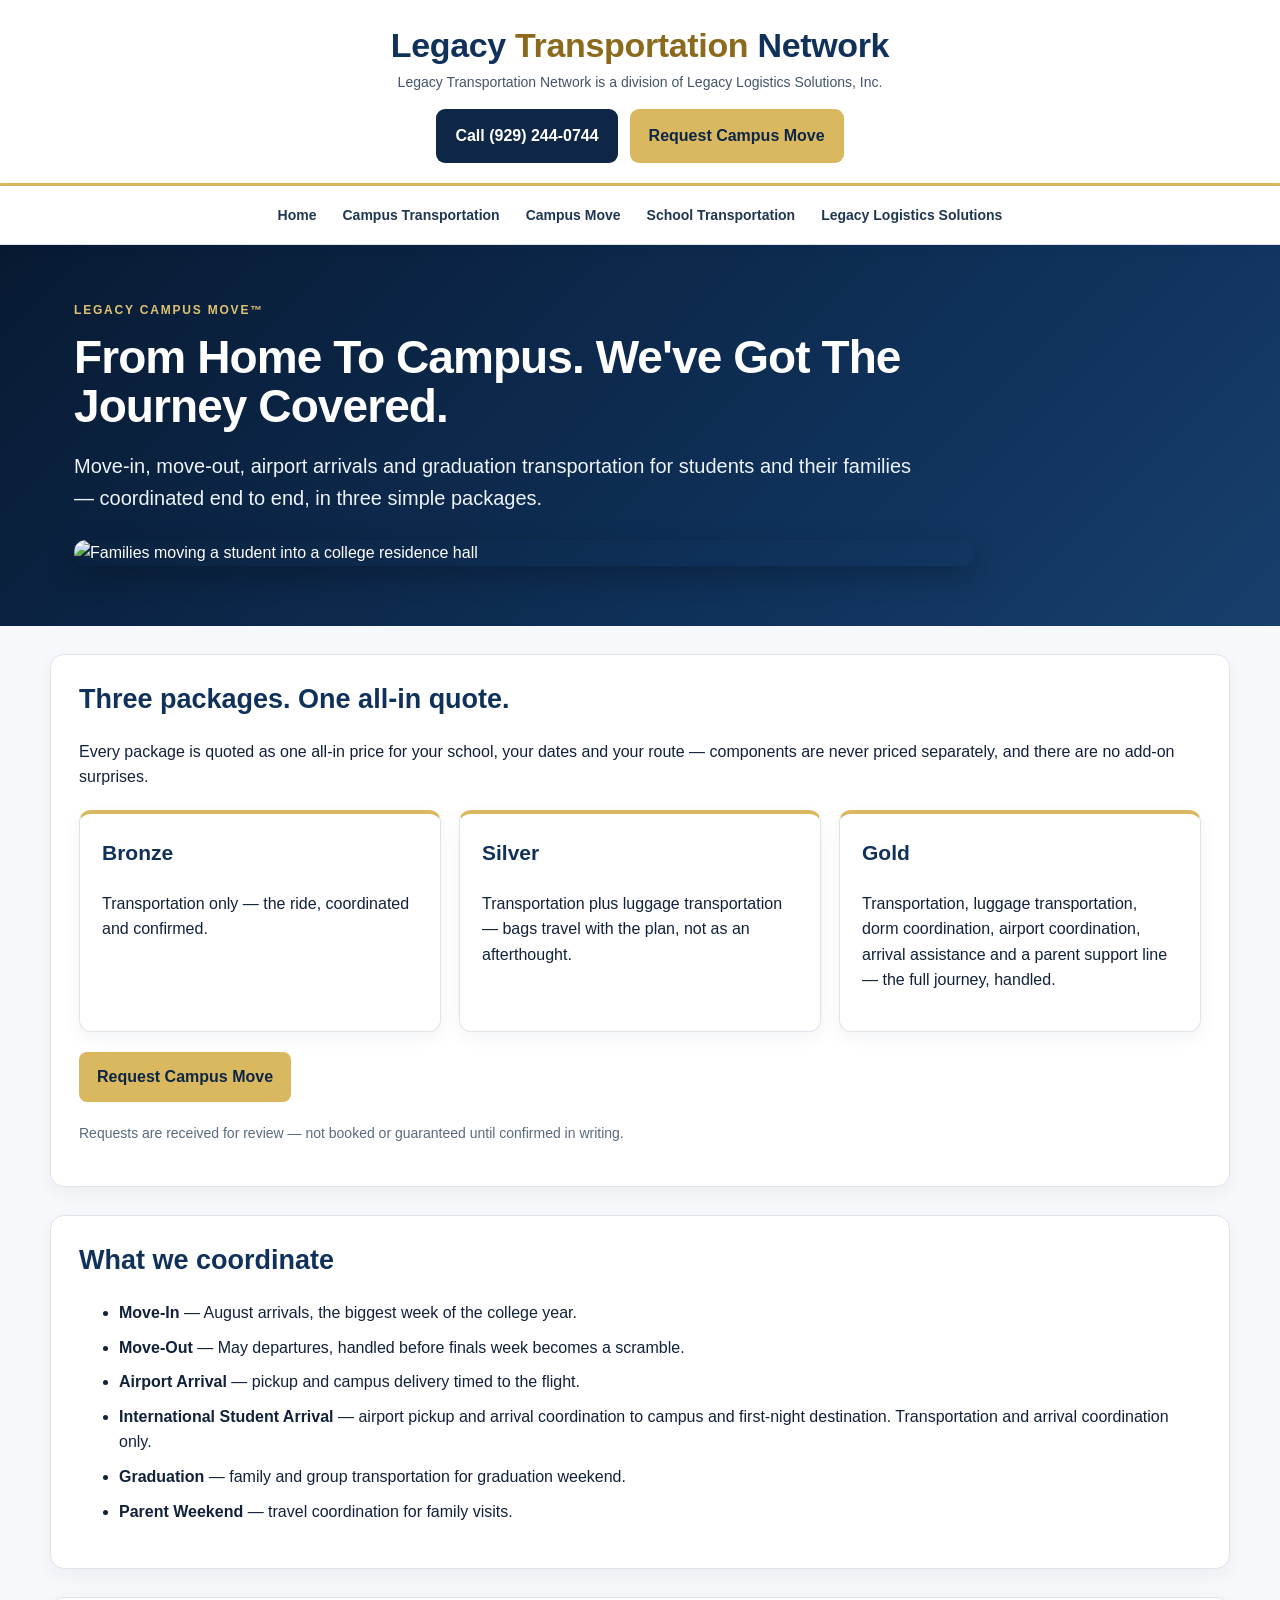
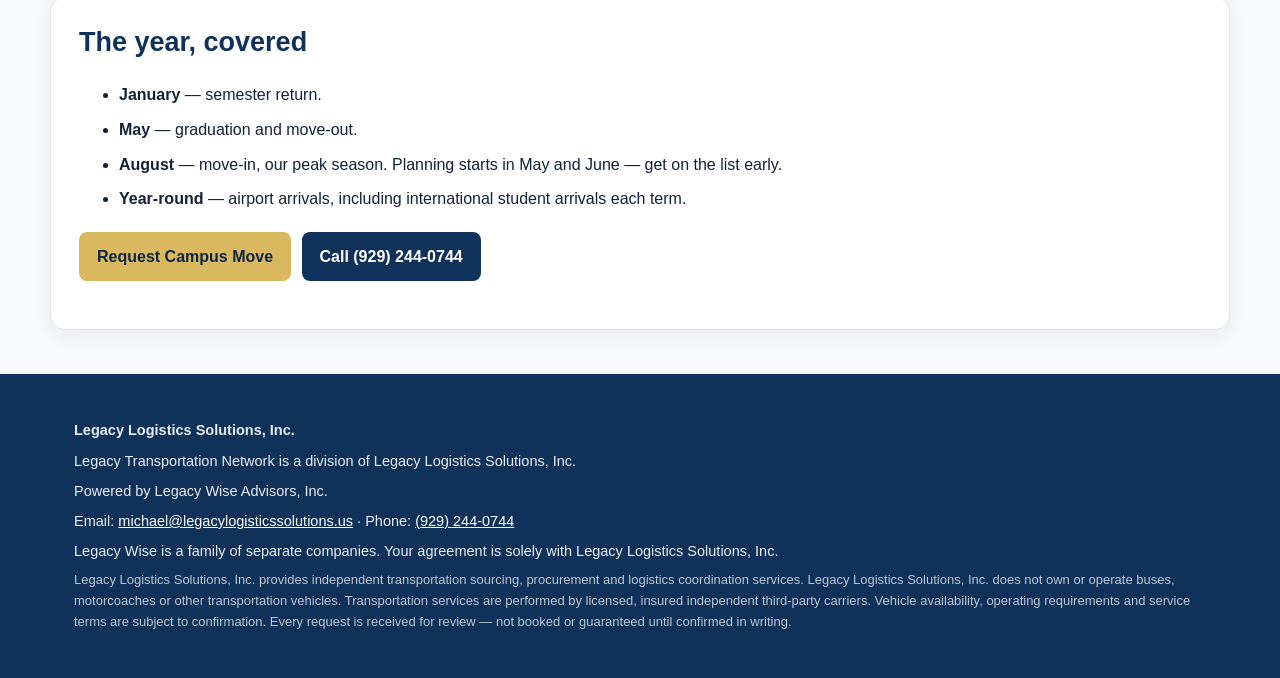
==== campus-move.html @ 437c9f3d "Add files via upload" ====
<!DOCTYPE html>
<html lang="en">
<head>
<meta charset="UTF-8">
<meta name="viewport" content="width=device-width, initial-scale=1.0">
<title>Legacy Campus Move™ | From Home To Campus. We've Got The Journey Covered.</title>
<meta name="description" content="Legacy Campus Move — move-in, move-out, airport arrival and graduation transportation for college students and their families, in three simple packages, coordinated by Legacy Logistics Solutions, Inc.">
<link rel="canonical" href="https://legacytransportationnetwork.com/campus-move.html">
<meta property="og:type" content="website">
<meta property="og:title" content="Legacy Campus Move™ | From Home To Campus">
<meta property="og:description" content="Move-in, move-out, airport arrivals and graduation transportation in three simple packages — Bronze, Silver and Gold.">
<meta property="og:url" content="https://legacytransportationnetwork.com/campus-move.html">
<meta property="og:image" content="https://legacytransportationnetwork.com/assets/campus-move-hero.jpg">
<meta name="twitter:card" content="summary_large_image">
<link rel="stylesheet" href="styles.css">
</head>
<body>
<header class="site">
  <p class="wordmark">Legacy <span>Transportation</span> Network</p>
  <p class="operating-line">Legacy Transportation Network is a division of Legacy Logistics Solutions, Inc.</p>
  <div class="header-actions">
    <a class="btn secondary" href="tel:+19292440744">Call (929) 244-0744</a>
    <a class="btn" href="https://tally.so/r/VpQaBJ">Request Campus Move</a>
  </div>
</header>
<nav class="quicknav"><div class="wrap navlinks">
  <a href="index.html">Home</a>
  <a href="campus-transportation.html">Campus Transportation</a>
  <a href="campus-move.html">Campus Move</a>
  <a href="school-transportation.html">School Transportation</a>
  <a href="https://legacylogisticssolutions.us/transportation.html">Legacy Logistics Solutions</a>
</div></nav>

<section class="hero"><div class="wrap">
  <p class="eyebrow">Legacy Campus Move™</p>
  <h1>From Home To Campus. We've Got The Journey Covered.</h1>
  <p class="lead">Move-in, move-out, airport arrivals and graduation transportation for students and their families — coordinated end to end, in three simple packages.</p>
  <img class="hero-image" src="assets/campus-move-hero.jpg" alt="Families moving a student into a college residence hall">
</div></section>

<main>
<div class="panel-wrap"><section class="panel">
  <h2>Three packages. One all-in quote.</h2>
  <p>Every package is quoted as one all-in price for your school, your dates and your route — components are never priced separately, and there are no add-on surprises.</p>
  <div class="grid">
    <article class="card">
      <h3>Bronze</h3>
      <p>Transportation only — the ride, coordinated and confirmed.</p>
    </article>
    <article class="card">
      <h3>Silver</h3>
      <p>Transportation plus luggage transportation — bags travel with the plan, not as an afterthought.</p>
    </article>
    <article class="card">
      <h3>Gold</h3>
      <p>Transportation, luggage transportation, dorm coordination, airport coordination, arrival assistance and a parent support line — the full journey, handled.</p>
    </article>
  </div>
  <p><a class="form-link gold" href="https://tally.so/r/VpQaBJ">Request Campus Move</a></p>
  <p class="note">Requests are received for review — not booked or guaranteed until confirmed in writing.</p>
</section></div>

<div class="panel-wrap"><section class="panel">
  <h2>What we coordinate</h2>
  <ul class="checks">
    <li><strong>Move-In</strong> — August arrivals, the biggest week of the college year.</li>
    <li><strong>Move-Out</strong> — May departures, handled before finals week becomes a scramble.</li>
    <li><strong>Airport Arrival</strong> — pickup and campus delivery timed to the flight.</li>
    <li><strong>International Student Arrival</strong> — airport pickup and arrival coordination to campus and first-night destination. Transportation and arrival coordination only.</li>
    <li><strong>Graduation</strong> — family and group transportation for graduation weekend.</li>
    <li><strong>Parent Weekend</strong> — travel coordination for family visits.</li>
  </ul>
</section></div>

<div class="panel-wrap"><section class="panel">
  <h2>The year, covered</h2>
  <ul class="checks">
    <li><strong>January</strong> — semester return.</li>
    <li><strong>May</strong> — graduation and move-out.</li>
    <li><strong>August</strong> — move-in, our peak season. Planning starts in May and June — get on the list early.</li>
    <li><strong>Year-round</strong> — airport arrivals, including international student arrivals each term.</li>
  </ul>
  <p><a class="form-link gold" href="https://tally.so/r/VpQaBJ">Request Campus Move</a> <a class="form-link" href="tel:+19292440744">Call (929) 244-0744</a></p>
</section></div>
</main>

<footer><div class="wrap">
  <p><strong>Legacy Logistics Solutions, Inc.</strong></p>
  <p>Legacy Transportation Network is a division of Legacy Logistics Solutions, Inc.</p>
  <p>Powered by Legacy Wise Advisors, Inc.</p>
  <p>Email: <a href="mailto:michael@legacylogisticssolutions.us">michael@legacylogisticssolutions.us</a> · Phone: <a href="tel:+19292440744">(929) 244-0744</a></p>
  <p>Legacy Wise is a family of separate companies. Your agreement is solely with Legacy Logistics Solutions, Inc.</p>
  <p class="small">Legacy Logistics Solutions, Inc. provides independent transportation sourcing, procurement and logistics coordination services. Legacy Logistics Solutions, Inc. does not own or operate buses, motorcoaches or other transportation vehicles. Transportation services are performed by licensed, insured independent third-party carriers. Vehicle availability, operating requirements and service terms are subject to confirmation. Every request is received for review — not booked or guaranteed until confirmed in writing.</p>
</div></footer>
</body>
</html>
---- styles.css ----
*{box-sizing:border-box}html{scroll-behavior:smooth}body{margin:0;font-family:Arial,Helvetica,sans-serif;color:#12213a;background:#f7f8fb;line-height:1.6}a{color:#123c69}
.wrap{max-width:1180px;margin:auto;padding:0 24px}
header.site{background:#fff;border-bottom:3px solid #d9b85f;text-align:center;padding:26px 20px 20px}
.wordmark{font-size:34px;font-weight:900;letter-spacing:-.01em;color:#0f315a;margin:0;line-height:1.15}
.wordmark span{color:#8b6a1d}
.operating-line{margin:6px 0 0;font-size:14px;color:#44546a}
.header-actions{display:flex;gap:12px;flex-wrap:wrap;justify-content:center;margin-top:16px}
.quicknav{background:#fff;border-bottom:1px solid #dfe4eb;position:sticky;top:0;z-index:10;box-shadow:0 4px 12px rgba(15,39,71,.04)}
.navlinks{display:flex;gap:10px 18px;flex-wrap:wrap;justify-content:center;padding-top:12px;padding-bottom:12px}
.navlinks a{text-decoration:none;color:#203651;font-weight:800;font-size:14px;padding:6px 4px}
.hero{background:linear-gradient(135deg,#081a32 0%,#0f315a 65%,#183f6c 100%);color:#fff;padding:56px 0 60px}
.hero h1{font-size:46px;line-height:1.08;margin:0 0 18px;letter-spacing:-.02em;max-width:900px}
.hero .lead{font-size:20px;color:#edf3f9;margin:0;max-width:860px}
.eyebrow{text-transform:uppercase;letter-spacing:.15em;font-size:12px;font-weight:800;margin:0 0 12px;color:#dfc274}
.eyebrow.dark{color:#8b6a1d}
.hero-image{display:block;width:100%;max-width:900px;height:auto;margin:26px 0 0;border-radius:12px;box-shadow:0 10px 28px rgba(0,0,0,.25)}
.btn{display:inline-block;background:#d9b85f;color:#0d2645;text-decoration:none;font-weight:800;padding:13px 18px;border-radius:9px;border:1px solid transparent;cursor:pointer}
.btn.secondary{background:#0f2747;color:#fff}
.btn.ghost{background:transparent;color:#fff;border-color:rgba(255,255,255,.55)}
.btn.dark-ghost{background:transparent;color:#0f2747;border-color:#0f2747}
.actions{display:flex;gap:12px;flex-wrap:wrap;margin-top:24px}
main{display:block}
.panel{max-width:1180px;margin:28px auto 0;padding:28px;background:#fff;border:1px solid #dfe4eb;border-radius:14px;box-shadow:0 6px 18px rgba(15,39,71,.05)}
.panel h2{margin-top:0;color:#0f315a;font-size:27px;line-height:1.25}
.panel-wrap{padding:0 24px}
.page-image{display:block;width:100%;max-width:900px;height:auto;margin:0 auto;border-radius:12px;box-shadow:0 10px 28px rgba(0,0,0,.18)}
.grid{display:grid;grid-template-columns:repeat(auto-fit,minmax(300px,1fr));gap:18px;margin-top:20px}
.card{background:#fff;border:1px solid #dfe4eb;border-top:4px solid #d9b85f;border-radius:12px;padding:22px;box-shadow:0 6px 18px rgba(15,39,71,.05)}
.card h3{color:#0f315a;margin-top:0;font-size:21px}
.card a{font-weight:800}
.form-link{display:inline-block;padding:12px 18px;background:#0f315a;color:#fff;border-radius:8px;text-decoration:none;font-weight:700;margin:4px 6px 4px 0}
.form-link.gold{background:#d9b85f;color:#0d2645}
.note{font-size:14px;color:#5a6b7d}
ol.steps li,ul.checks li{margin-bottom:9px}
footer{background:#0f315a;color:#e8eef5;padding:38px 20px;margin-top:44px;font-size:14.5px}
footer .wrap{max-width:1180px}
footer a{color:#fff}
footer p{margin:7px 0}
.small{font-size:13px;color:#b9c7d6}
@media(max-width:700px){
  .wrap{padding-left:18px;padding-right:18px}
  .hero{padding-top:42px;padding-bottom:42px}
  .hero h1{font-size:33px}
  .hero .lead{font-size:17.5px}
  .wordmark{font-size:26px}
  .panel{padding:20px}
  .actions,.header-actions{display:grid;grid-template-columns:1fr}
  .actions .btn,.header-actions .btn{text-align:center}
  .navlinks{justify-content:flex-start}
}
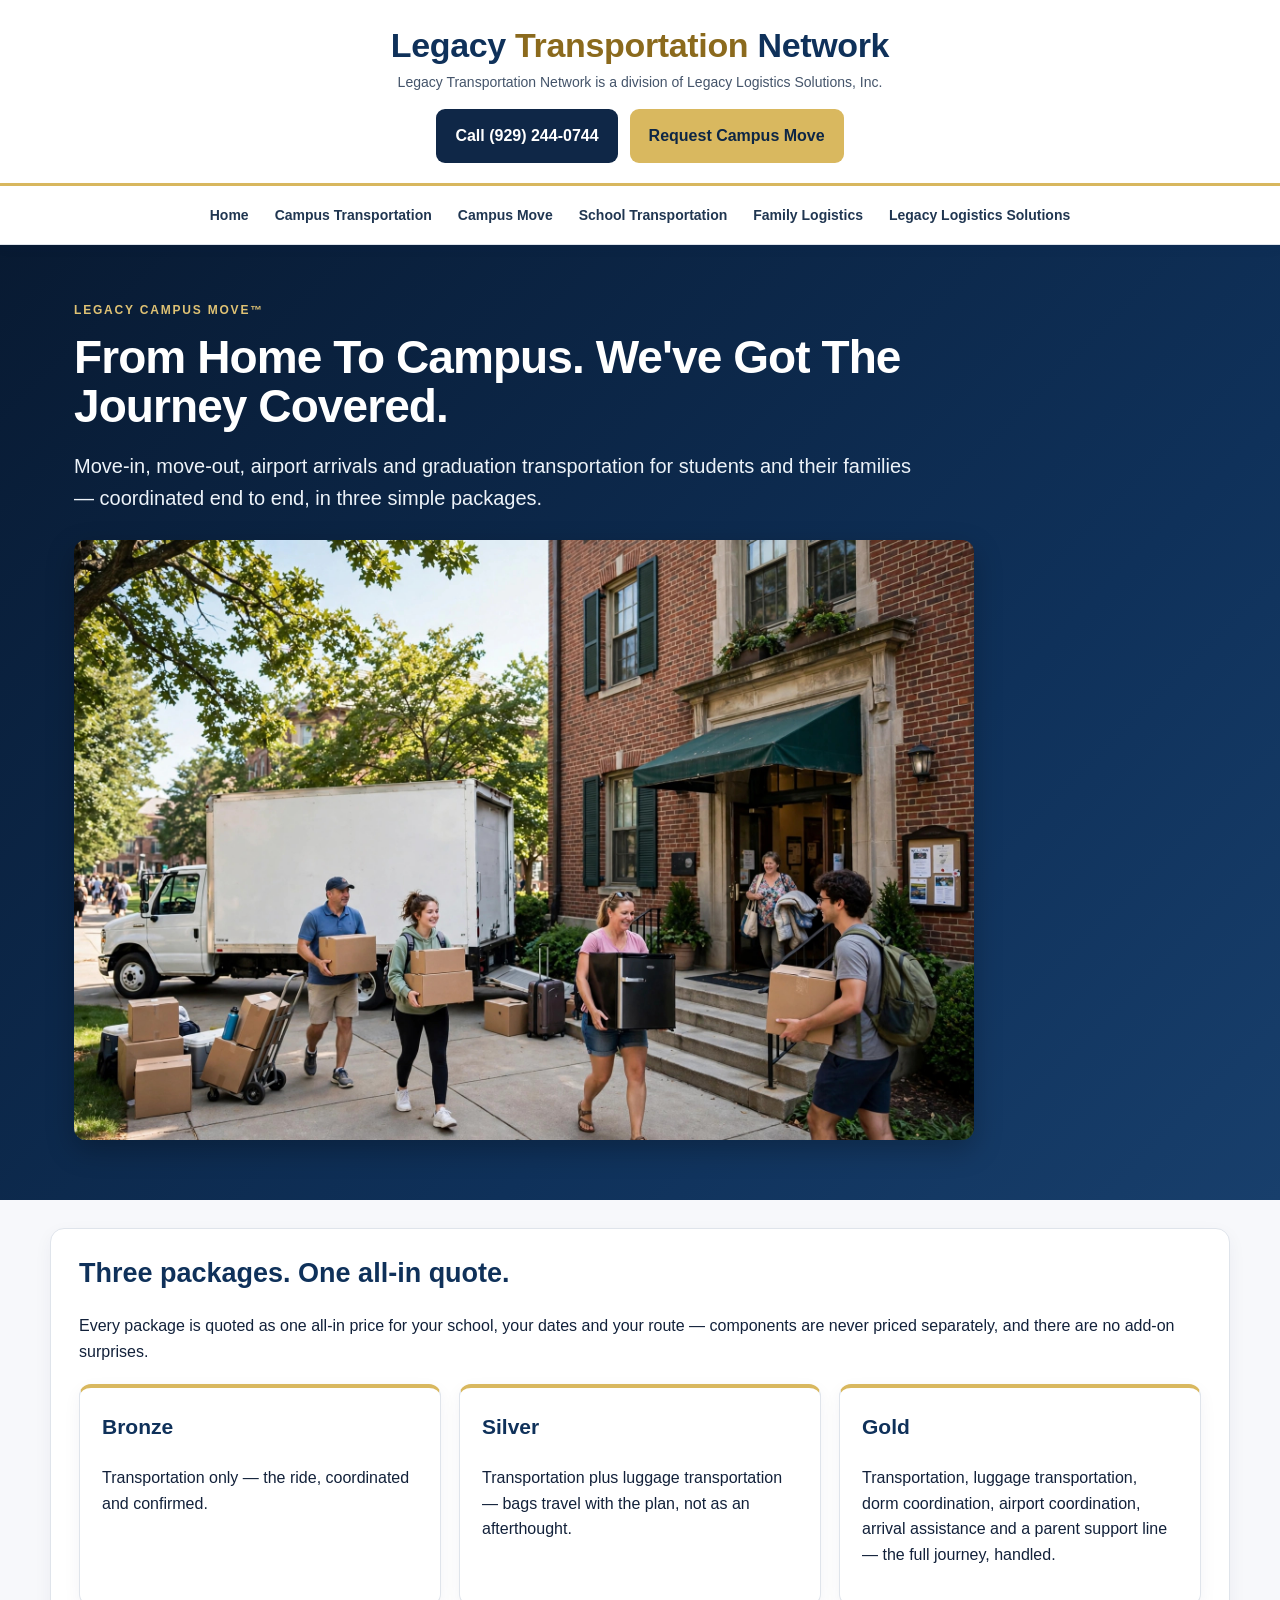
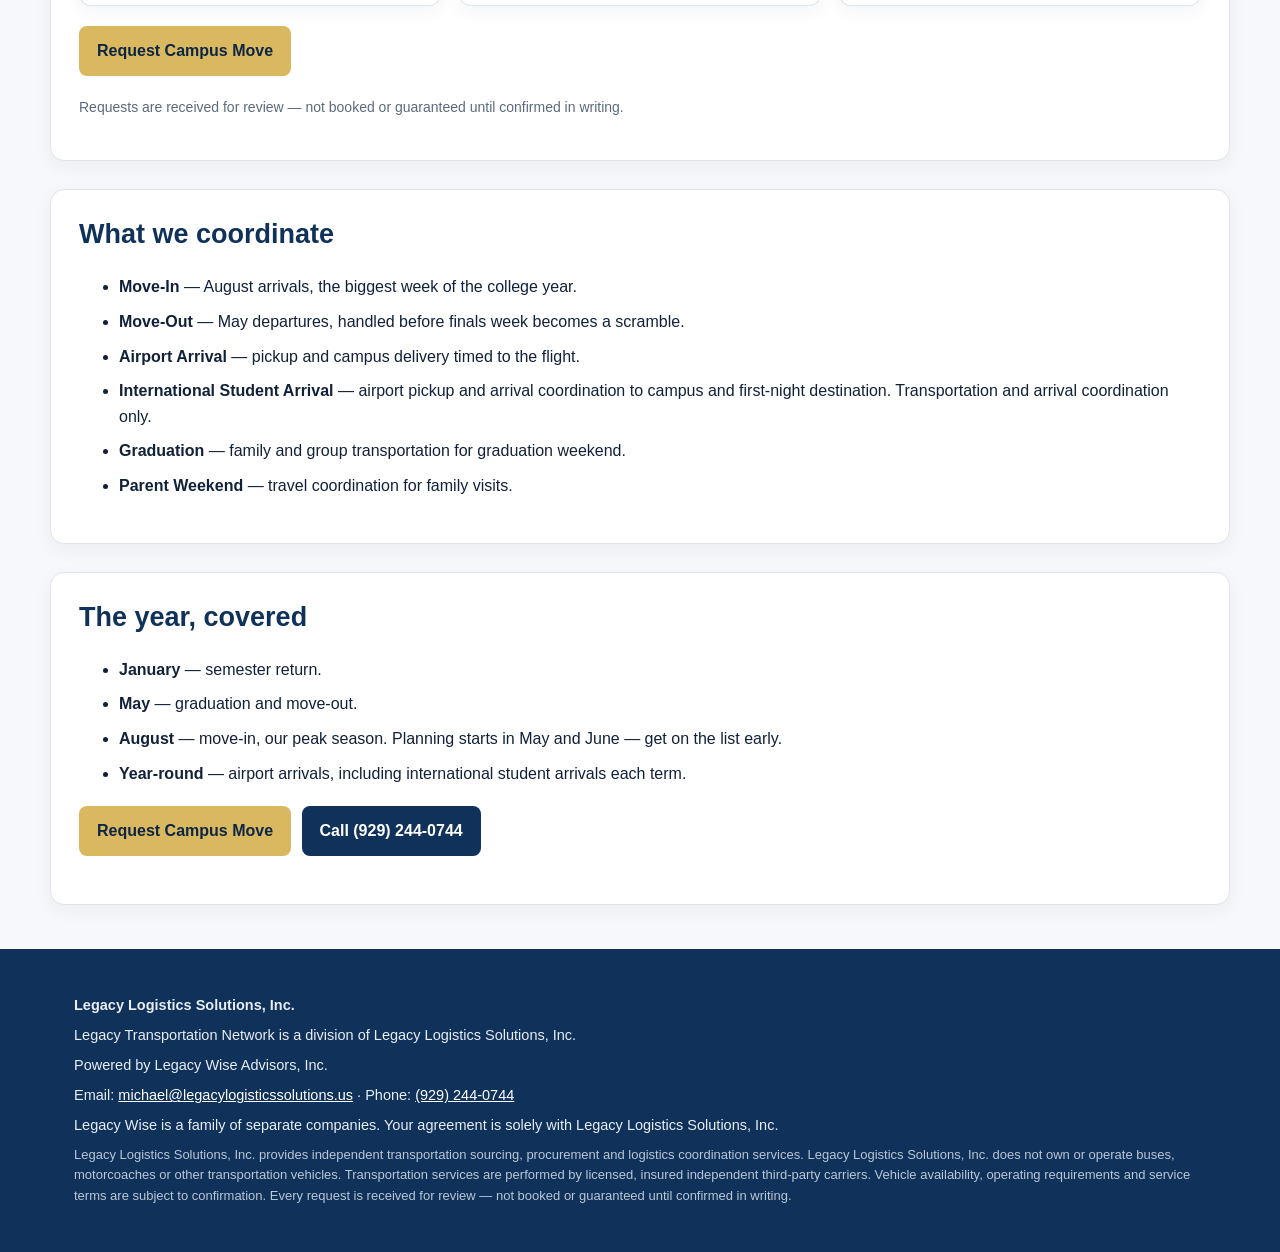
==== commit 640abef7: "Add Family Logistics page, nav links, sitemap" ====
--- a/campus-move.html
+++ b/campus-move.html
@@ -28,6 +28,7 @@
   <a href="campus-transportation.html">Campus Transportation</a>
   <a href="campus-move.html">Campus Move</a>
   <a href="school-transportation.html">School Transportation</a>
+  <a href="family-logistics.html">Family Logistics</a>
   <a href="https://legacylogisticssolutions.us/transportation.html">Legacy Logistics Solutions</a>
 </div></nav>
 
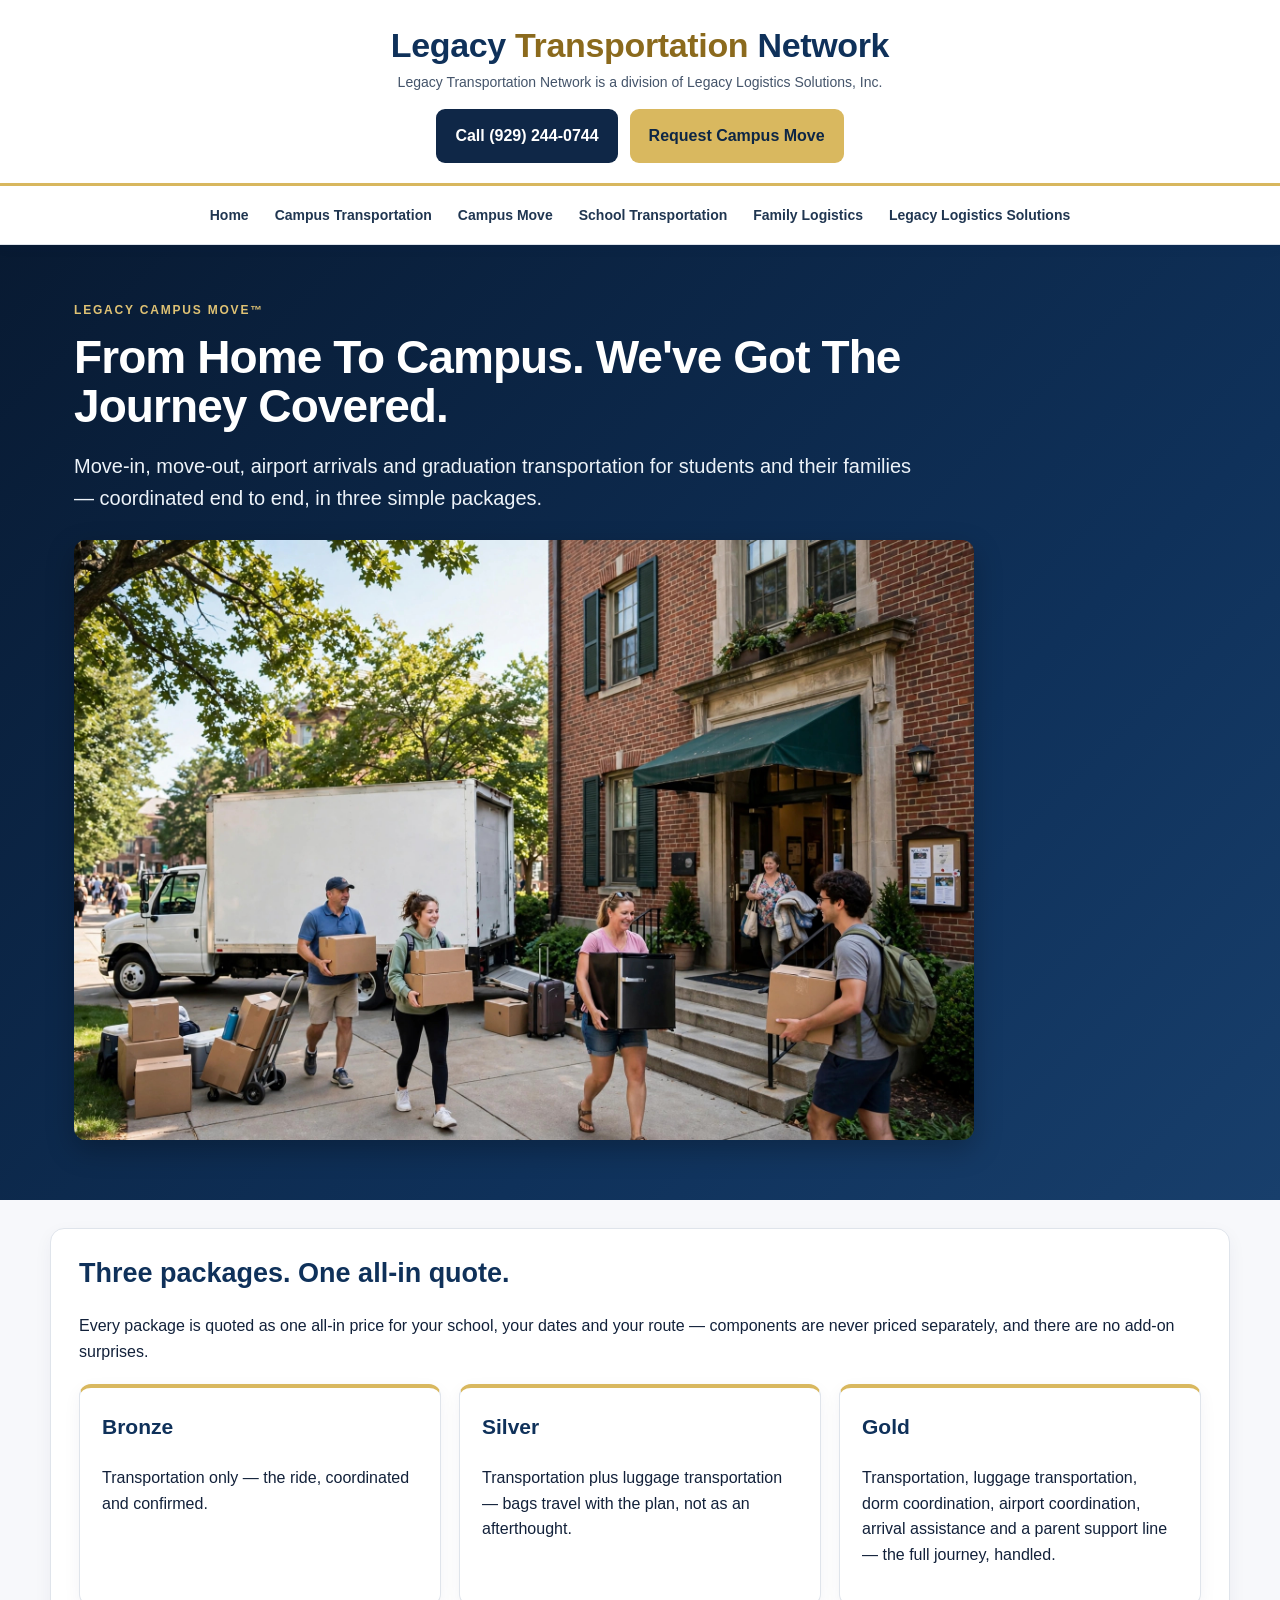
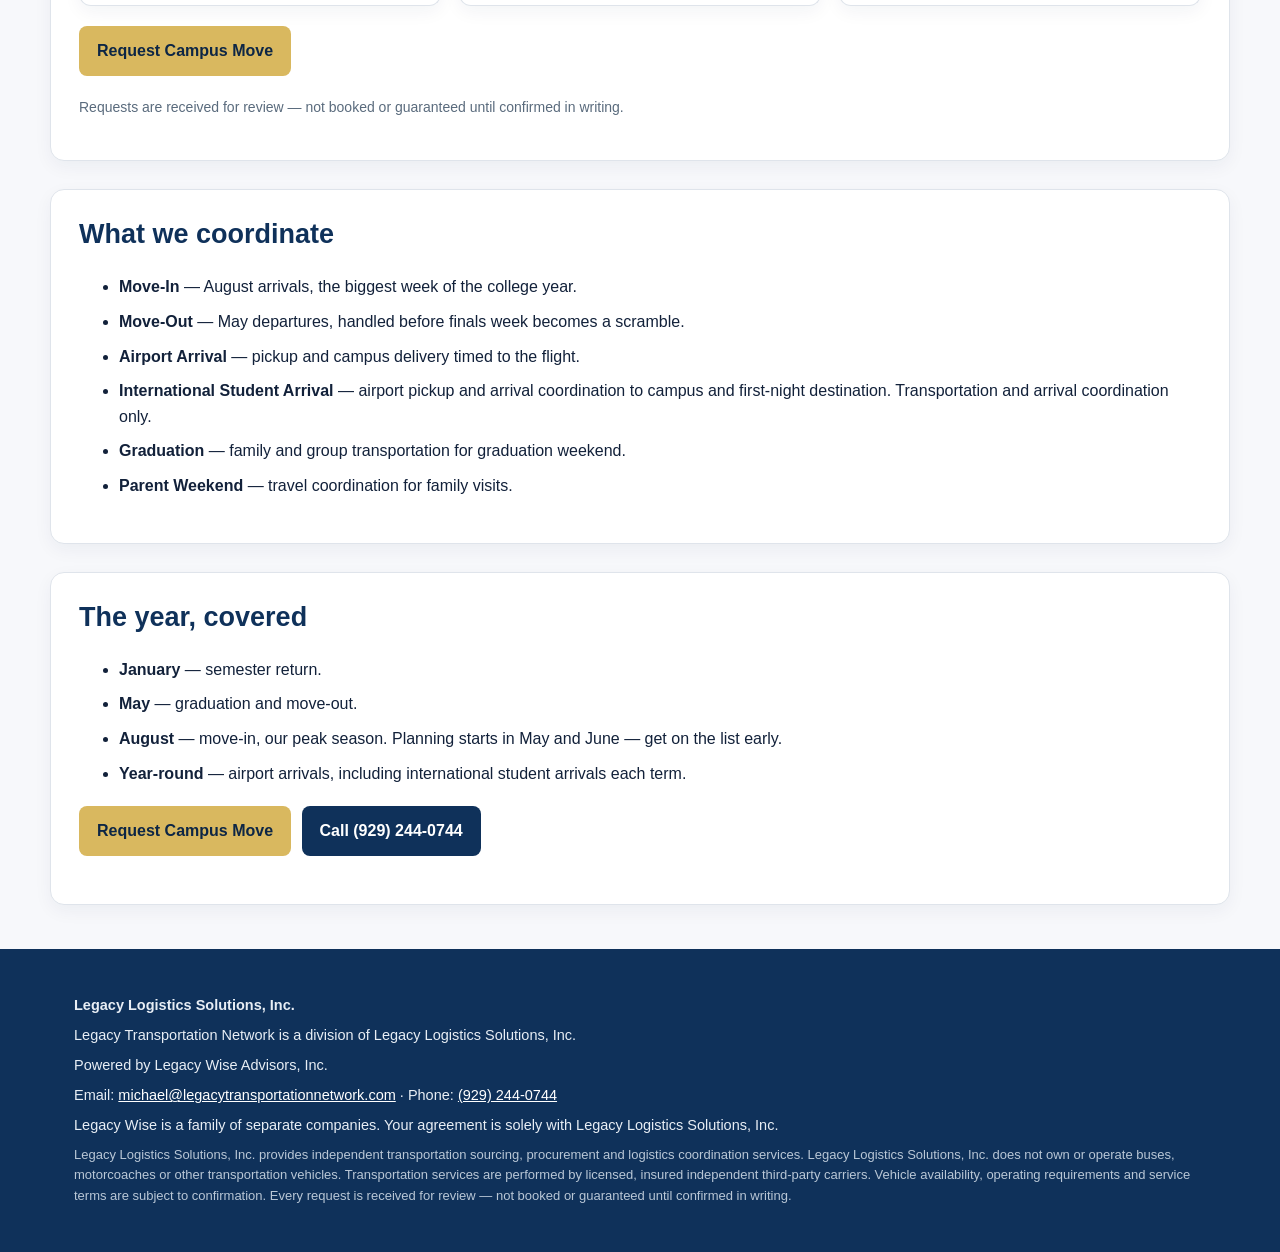
==== commit 32f8ba42: "Email split: LTN public address on home and family pages" ====
--- a/campus-move.html
+++ b/campus-move.html
@@ -89,7 +89,7 @@
   <p><strong>Legacy Logistics Solutions, Inc.</strong></p>
   <p>Legacy Transportation Network is a division of Legacy Logistics Solutions, Inc.</p>
   <p>Powered by Legacy Wise Advisors, Inc.</p>
-  <p>Email: <a href="mailto:michael@legacylogisticssolutions.us">michael@legacylogisticssolutions.us</a> · Phone: <a href="tel:+19292440744">(929) 244-0744</a></p>
+  <p>Email: <a href="mailto:michael@legacytransportationnetwork.com">michael@legacytransportationnetwork.com</a> · Phone: <a href="tel:+19292440744">(929) 244-0744</a></p>
   <p>Legacy Wise is a family of separate companies. Your agreement is solely with Legacy Logistics Solutions, Inc.</p>
   <p class="small">Legacy Logistics Solutions, Inc. provides independent transportation sourcing, procurement and logistics coordination services. Legacy Logistics Solutions, Inc. does not own or operate buses, motorcoaches or other transportation vehicles. Transportation services are performed by licensed, insured independent third-party carriers. Vehicle availability, operating requirements and service terms are subject to confirmation. Every request is received for review — not booked or guaranteed until confirmed in writing.</p>
 </div></footer>
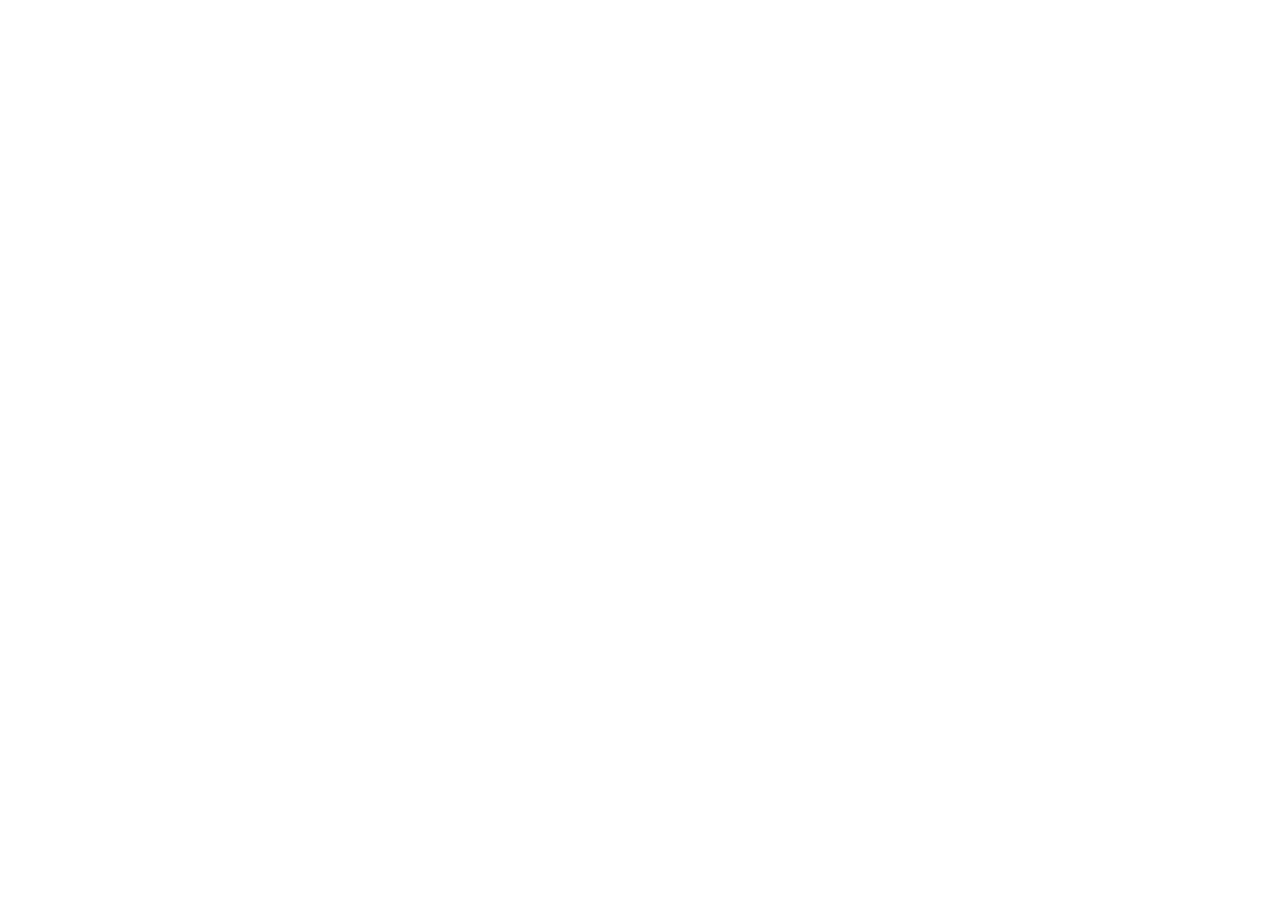
==== commit d70d0ddb: "Forward LTN to Legacy Logistics transportation page" ====
--- a/campus-move.html
+++ b/campus-move.html
@@ -1,97 +1,13 @@
 <!DOCTYPE html>
 <html lang="en">
 <head>
-<meta charset="UTF-8">
-<meta name="viewport" content="width=device-width, initial-scale=1.0">
-<title>Legacy Campus Move™ | From Home To Campus. We've Got The Journey Covered.</title>
-<meta name="description" content="Legacy Campus Move — move-in, move-out, airport arrival and graduation transportation for college students and their families, in three simple packages, coordinated by Legacy Logistics Solutions, Inc.">
-<link rel="canonical" href="https://legacytransportationnetwork.com/campus-move.html">
-<meta property="og:type" content="website">
-<meta property="og:title" content="Legacy Campus Move™ | From Home To Campus">
-<meta property="og:description" content="Move-in, move-out, airport arrivals and graduation transportation in three simple packages — Bronze, Silver and Gold.">
-<meta property="og:url" content="https://legacytransportationnetwork.com/campus-move.html">
-<meta property="og:image" content="https://legacytransportationnetwork.com/assets/campus-move-hero.jpg">
-<meta name="twitter:card" content="summary_large_image">
-<link rel="stylesheet" href="styles.css">
+<meta charset="utf-8">
+<title>Legacy Transportation Network - Moved to Legacy Logistics Solutions</title>
+<link rel="canonical" href="https://legacylogisticssolutions.us/transportation.html">
+<meta http-equiv="refresh" content="0; url=https://legacylogisticssolutions.us/transportation.html">
+<script>window.location.replace("https://legacylogisticssolutions.us/transportation.html");</script>
 </head>
 <body>
-<header class="site">
-  <p class="wordmark">Legacy <span>Transportation</span> Network</p>
-  <p class="operating-line">Legacy Transportation Network is a division of Legacy Logistics Solutions, Inc.</p>
-  <div class="header-actions">
-    <a class="btn secondary" href="tel:+19292440744">Call (929) 244-0744</a>
-    <a class="btn" href="https://tally.so/r/VpQaBJ">Request Campus Move</a>
-  </div>
-</header>
-<nav class="quicknav"><div class="wrap navlinks">
-  <a href="index.html">Home</a>
-  <a href="campus-transportation.html">Campus Transportation</a>
-  <a href="campus-move.html">Campus Move</a>
-  <a href="school-transportation.html">School Transportation</a>
-  <a href="family-logistics.html">Family Logistics</a>
-  <a href="https://legacylogisticssolutions.us/transportation.html">Legacy Logistics Solutions</a>
-</div></nav>
-
-<section class="hero"><div class="wrap">
-  <p class="eyebrow">Legacy Campus Move™</p>
-  <h1>From Home To Campus. We've Got The Journey Covered.</h1>
-  <p class="lead">Move-in, move-out, airport arrivals and graduation transportation for students and their families — coordinated end to end, in three simple packages.</p>
-  <img class="hero-image" src="assets/campus-move-hero.jpg" alt="Families moving a student into a college residence hall">
-</div></section>
-
-<main>
-<div class="panel-wrap"><section class="panel">
-  <h2>Three packages. One all-in quote.</h2>
-  <p>Every package is quoted as one all-in price for your school, your dates and your route — components are never priced separately, and there are no add-on surprises.</p>
-  <div class="grid">
-    <article class="card">
-      <h3>Bronze</h3>
-      <p>Transportation only — the ride, coordinated and confirmed.</p>
-    </article>
-    <article class="card">
-      <h3>Silver</h3>
-      <p>Transportation plus luggage transportation — bags travel with the plan, not as an afterthought.</p>
-    </article>
-    <article class="card">
-      <h3>Gold</h3>
-      <p>Transportation, luggage transportation, dorm coordination, airport coordination, arrival assistance and a parent support line — the full journey, handled.</p>
-    </article>
-  </div>
-  <p><a class="form-link gold" href="https://tally.so/r/VpQaBJ">Request Campus Move</a></p>
-  <p class="note">Requests are received for review — not booked or guaranteed until confirmed in writing.</p>
-</section></div>
-
-<div class="panel-wrap"><section class="panel">
-  <h2>What we coordinate</h2>
-  <ul class="checks">
-    <li><strong>Move-In</strong> — August arrivals, the biggest week of the college year.</li>
-    <li><strong>Move-Out</strong> — May departures, handled before finals week becomes a scramble.</li>
-    <li><strong>Airport Arrival</strong> — pickup and campus delivery timed to the flight.</li>
-    <li><strong>International Student Arrival</strong> — airport pickup and arrival coordination to campus and first-night destination. Transportation and arrival coordination only.</li>
-    <li><strong>Graduation</strong> — family and group transportation for graduation weekend.</li>
-    <li><strong>Parent Weekend</strong> — travel coordination for family visits.</li>
-  </ul>
-</section></div>
-
-<div class="panel-wrap"><section class="panel">
-  <h2>The year, covered</h2>
-  <ul class="checks">
-    <li><strong>January</strong> — semester return.</li>
-    <li><strong>May</strong> — graduation and move-out.</li>
-    <li><strong>August</strong> — move-in, our peak season. Planning starts in May and June — get on the list early.</li>
-    <li><strong>Year-round</strong> — airport arrivals, including international student arrivals each term.</li>
-  </ul>
-  <p><a class="form-link gold" href="https://tally.so/r/VpQaBJ">Request Campus Move</a> <a class="form-link" href="tel:+19292440744">Call (929) 244-0744</a></p>
-</section></div>
-</main>
-
-<footer><div class="wrap">
-  <p><strong>Legacy Logistics Solutions, Inc.</strong></p>
-  <p>Legacy Transportation Network is a division of Legacy Logistics Solutions, Inc.</p>
-  <p>Powered by Legacy Wise Advisors, Inc.</p>
-  <p>Email: <a href="mailto:michael@legacytransportationnetwork.com">michael@legacytransportationnetwork.com</a> · Phone: <a href="tel:+19292440744">(929) 244-0744</a></p>
-  <p>Legacy Wise is a family of separate companies. Your agreement is solely with Legacy Logistics Solutions, Inc.</p>
-  <p class="small">Legacy Logistics Solutions, Inc. provides independent transportation sourcing, procurement and logistics coordination services. Legacy Logistics Solutions, Inc. does not own or operate buses, motorcoaches or other transportation vehicles. Transportation services are performed by licensed, insured independent third-party carriers. Vehicle availability, operating requirements and service terms are subject to confirmation. Every request is received for review — not booked or guaranteed until confirmed in writing.</p>
-</div></footer>
+<p>This page has moved to <a href="https://legacylogisticssolutions.us/transportation.html">Legacy Logistics Solutions - Transportation Concierge, Procurement &amp; Logistics Coordination</a>.</p>
 </body>
 </html>
